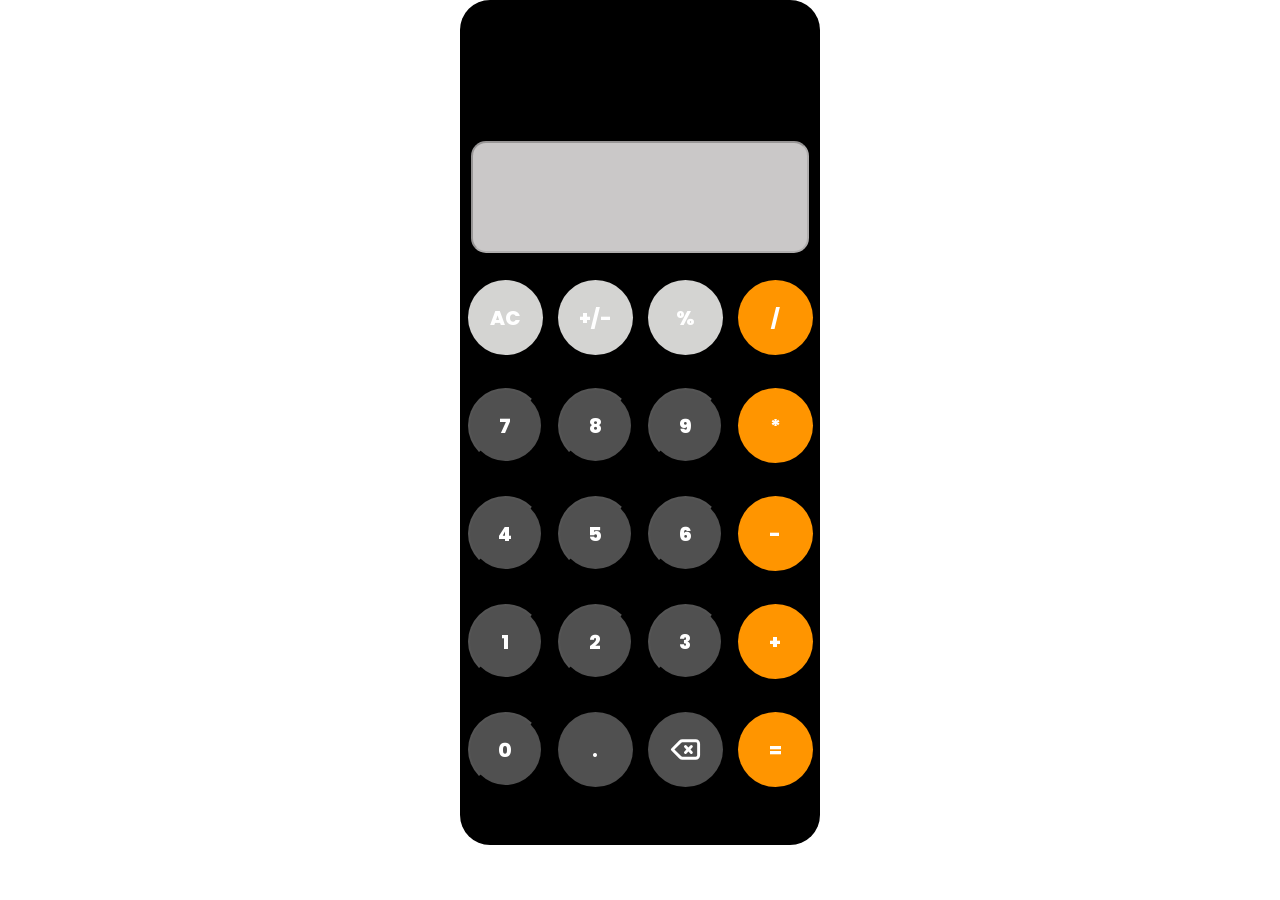
==== index.html @ 93ef602b "I edited my UI and provided the javascript file needed for my calculator app to run. I also correcte" ====
<!DOCTYPE html>
<html lang="en">
  <head>
    <meta charset="UTF-8" />
    <meta name="viewport" content="width=device-width, initial-scale=1.0" />
    <link rel="stylesheet" href="styles/styles.css" />
    <link
      href="https://fonts.googleapis.com/css?family=Kaushan+Script|Poppins&display=swap"
      rel="stylesheet"
    />
    <title>Calculator Web App</title>
  </head>
  <body>
    <div id="app">
      <div id="history"></div>
      <input id="result" type="number" disabled></input>
      <div id="numandop">
        <div id="number">
          <div id="oprow">
            <div id="clear">AC</div>
            <div id="plusminus">+/-</div>
            <div id="modulus">%</div>
            <div id="divide">/</div>
          </div>
          <div id="numrow">
            <button id="seven">7</button>
            <button id="eight">8</button>
            <button id="nine">9</button>
            <div id="multiply">*</div>
          </div>
          <div id="numrow">
            <button id="four">4</button>
            <button id="five">5</button>
            <button id="six">6</button>
            <div id="subtract">-</div>
          </div>
          <div id="numrow">
            <button id="one">1</button>
            <button id="two">2</button>
            <button id="three">3</button>
            <div id="add">+</div>
          </div>
          <div id="numrow">
            <button id="zero">0</button>
            <div id="decimal">.</div>
            <div id="backspace" >
              <svg
                height="35"
                width="35"
                viewBox="0 0 24 24"
                xmlns="http://www.w3.org/2000/svg"
              >
                <path
                  d="M19 5H9.83a3 3 0 0 0-2.12.88l-5.42 5.41a1 1 0 0 0 0 1.42l5.42 5.41a3 3 0 0 0 2.12.88H19a3 3 0 0 0 3-3V8a3 3 0 0 0-3-3Zm1 11a1 1 0 0 1-1 1H9.83a1.05 1.05 0 0 1-.71-.29L4.41 12l4.71-4.71A1.05 1.05 0 0 1 9.83 7H19a1 1 0 0 1 1 1Zm-3.29-6.71a1 1 0 0 0-1.42 0L14 10.59l-1.29-1.3a1 1 0 0 0-1.42 1.42l1.3 1.29l-1.3 1.29a1 1 0 0 0 0 1.42a1 1 0 0 0 1.42 0l1.29-1.3l1.29 1.3a1 1 0 0 0 1.42 0a1 1 0 0 0 0-1.42L15.41 12l1.3-1.29a1 1 0 0 0 0-1.42Z"
                  fill="currentColor"
                />
              </svg>
            </div>
            <div id="buttoneq">=</div>
          </div>
        </div>
      </div>
    <script src="app/script.js"></script>
    </div>
  </body>
</html>
---- styles/styles.css ----
* {
  margin: 0;
  padding: 0;
  font-family: Poppins, sans-serif;
  font-size: 20px;
  font-weight: 750;
}

body {
  display: flex;
  justify-content: center;
  align-items: center;
}

#app {
  background-color: black;
  padding: 40px 0;
  border-radius: 30px;
  height: 85vh;
  display: flex;
  flex-direction: column;
  width: 360px;
}

#history {
  height: 10vh;
}

#result {
  background-color: #ebe8e8dc;
  border-radius: 15px;
  height: 12vh;
  margin: 3%;
  text-align: end;
}

#number {
  width: 100%;
  display: flex;
  flex-direction: column;
  justify-content: space-around;
}

#numrow,
#oprow {
  width: 100%;
  align-items: center;
  display: flex;
  flex-direction: row;
  justify-content: space-around;
  padding: 2px 0;
}

#operations {
  height: 60vh;
  width: 25%;
}

#numandop {
  display: flex;
  height: 60vh;
}

#clear,
#plusminus,
#modulus {
  background-color: #d4d4d2;
  color: #ffffff;
  height: 75px;
  width: 75px;
  border-radius: 100%;
  text-align: center;
  display: flex;
  align-items: center;
  justify-content: center;
}

#add,
#subtract,
#divide,
#multiply,
#buttoneq {
  background-color: #ff9500;
  color: #ffffff;
  height: 75px;
  width: 75px;
  border-radius: 100%;
  text-align: center;
  display: flex;
  align-items: center;
  justify-content: center;
}

#button,
button,
#backspace,
#decimal {
  background-color: #505050;
  color: #ffffff;
  height: 75px;
  width: 75px;
  border-radius: 100%;
  text-align: center;
  display: flex;
  align-items: center;
  justify-content: center;
}

button:active {
  transform: scale(1.1)
}

#buttonop {
  background-color: #af2a2a5e;
  color: white;
  height: 57px;
  width: 57px;
  border-radius: 50%;
  text-align: center;
  display: flex;
  align-items: center;
  justify-content: center;
}
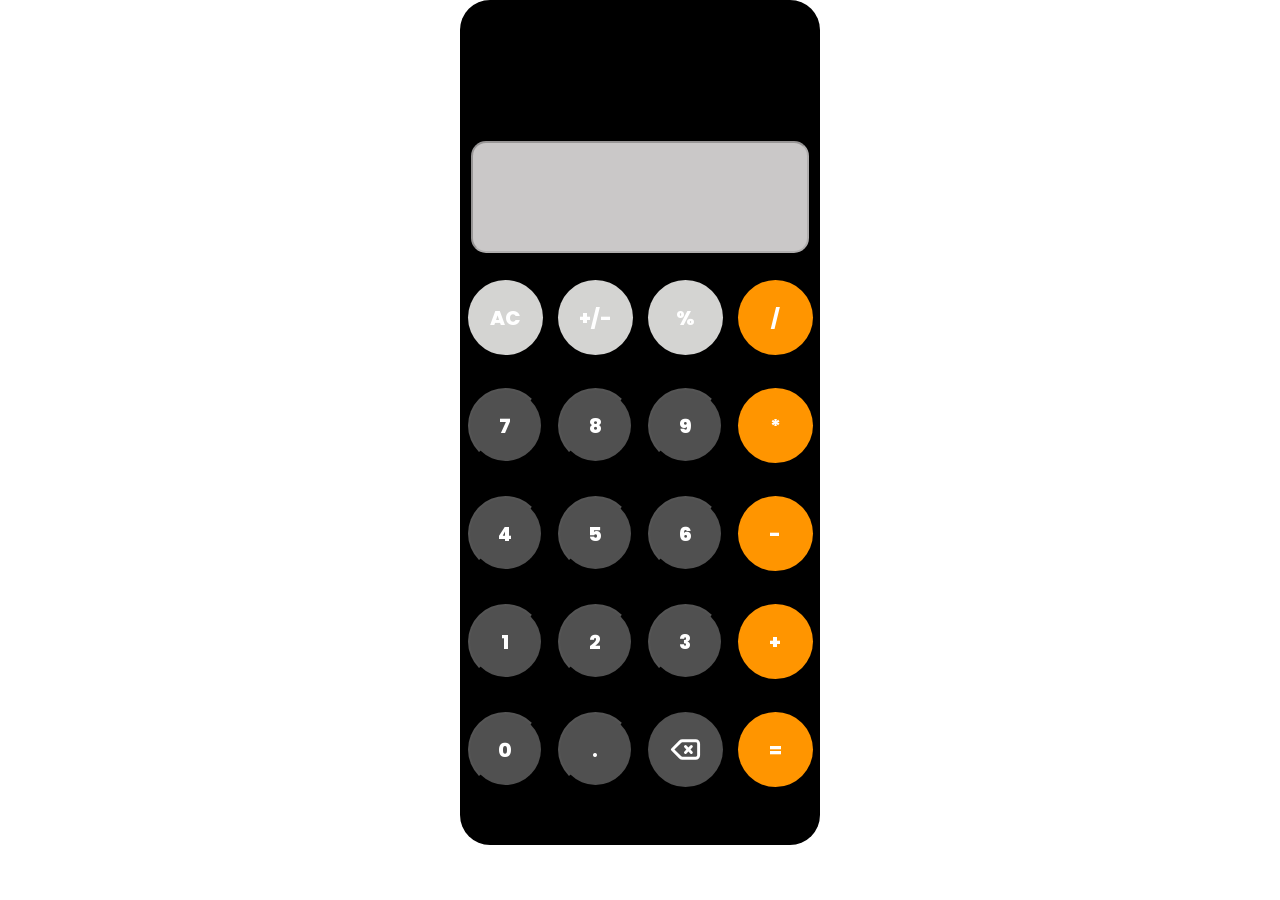
==== commit f1fd57db: "linter check" ====
--- a/index.html
+++ b/index.html
@@ -13,7 +13,7 @@
   <body>
     <div id="app">
       <div id="history"></div>
-      <input id="result" type="number" disabled></input>
+      <input id="result" type="number" disabled>
       <div id="numandop">
         <div id="number">
           <div id="oprow">
@@ -28,21 +28,21 @@
             <button id="nine">9</button>
             <div id="multiply">*</div>
           </div>
-          <div id="numrow">
+          <div id="numrow1">
             <button id="four">4</button>
             <button id="five">5</button>
             <button id="six">6</button>
             <div id="subtract">-</div>
           </div>
-          <div id="numrow">
+          <div id="numrow2">
             <button id="one">1</button>
             <button id="two">2</button>
             <button id="three">3</button>
             <div id="add">+</div>
           </div>
-          <div id="numrow">
+          <div id="numrow3">
             <button id="zero">0</button>
-            <div id="decimal">.</div>
+            <button id="decimal">.</button>
             <div id="backspace" >
               <svg
                 height="35"
--- a/styles/styles.css
+++ b/styles/styles.css
@@ -42,6 +42,9 @@
 }
 
 #numrow,
+#numrow1,
+#numrow2,
+#numrow3,
 #oprow {
   width: 100%;
   align-items: center;
@@ -65,7 +68,7 @@
 #plusminus,
 #modulus {
   background-color: #d4d4d2;
-  color: #ffffff;
+  color: #fff;
   height: 75px;
   width: 75px;
   border-radius: 100%;
@@ -81,7 +84,7 @@
 #multiply,
 #buttoneq {
   background-color: #ff9500;
-  color: #ffffff;
+  color: #fff;
   height: 75px;
   width: 75px;
   border-radius: 100%;
@@ -96,7 +99,7 @@
 #backspace,
 #decimal {
   background-color: #505050;
-  color: #ffffff;
+  color: #fff;
   height: 75px;
   width: 75px;
   border-radius: 100%;
@@ -107,17 +110,5 @@
 }
 
 button:active {
-  transform: scale(1.1)
+  transform: scale(1.1);
 }
-
-#buttonop {
-  background-color: #af2a2a5e;
-  color: white;
-  height: 57px;
-  width: 57px;
-  border-radius: 50%;
-  text-align: center;
-  display: flex;
-  align-items: center;
-  justify-content: center;
-}
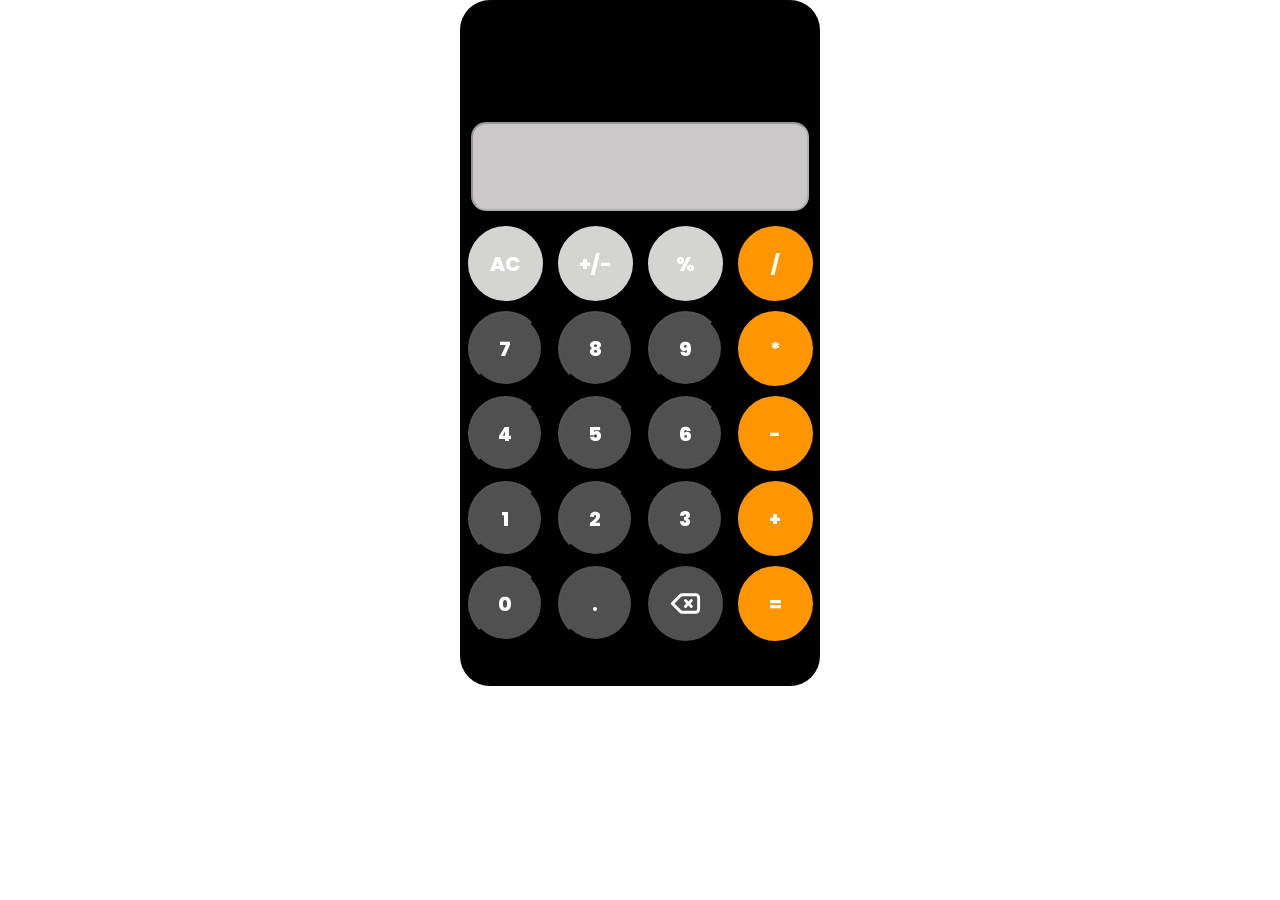
==== commit 1cfa5ad0: "make project fully responsive" ====
--- a/index.html
+++ b/index.html
@@ -60,7 +60,7 @@
           </div>
         </div>
       </div>
-    <script src="app/script.js"></script>
+    <script src="script/script.js"></script>
     </div>
   </body>
 </html>
--- a/styles/styles.css
+++ b/styles/styles.css
@@ -16,7 +16,7 @@
   background-color: black;
   padding: 40px 0;
   border-radius: 30px;
-  height: 85vh;
+  height: 606px;
   display: flex;
   flex-direction: column;
   width: 360px;
@@ -71,7 +71,7 @@
   color: #fff;
   height: 75px;
   width: 75px;
-  border-radius: 100%;
+  border-radius: 50%;
   text-align: center;
   display: flex;
   align-items: center;
@@ -102,7 +102,7 @@
   color: #fff;
   height: 75px;
   width: 75px;
-  border-radius: 100%;
+  border-radius: 50%;
   text-align: center;
   display: flex;
   align-items: center;
@@ -110,5 +110,5 @@
 }
 
 button:active {
-  transform: scale(1.1);
+  transform: scale(1.2);
 }
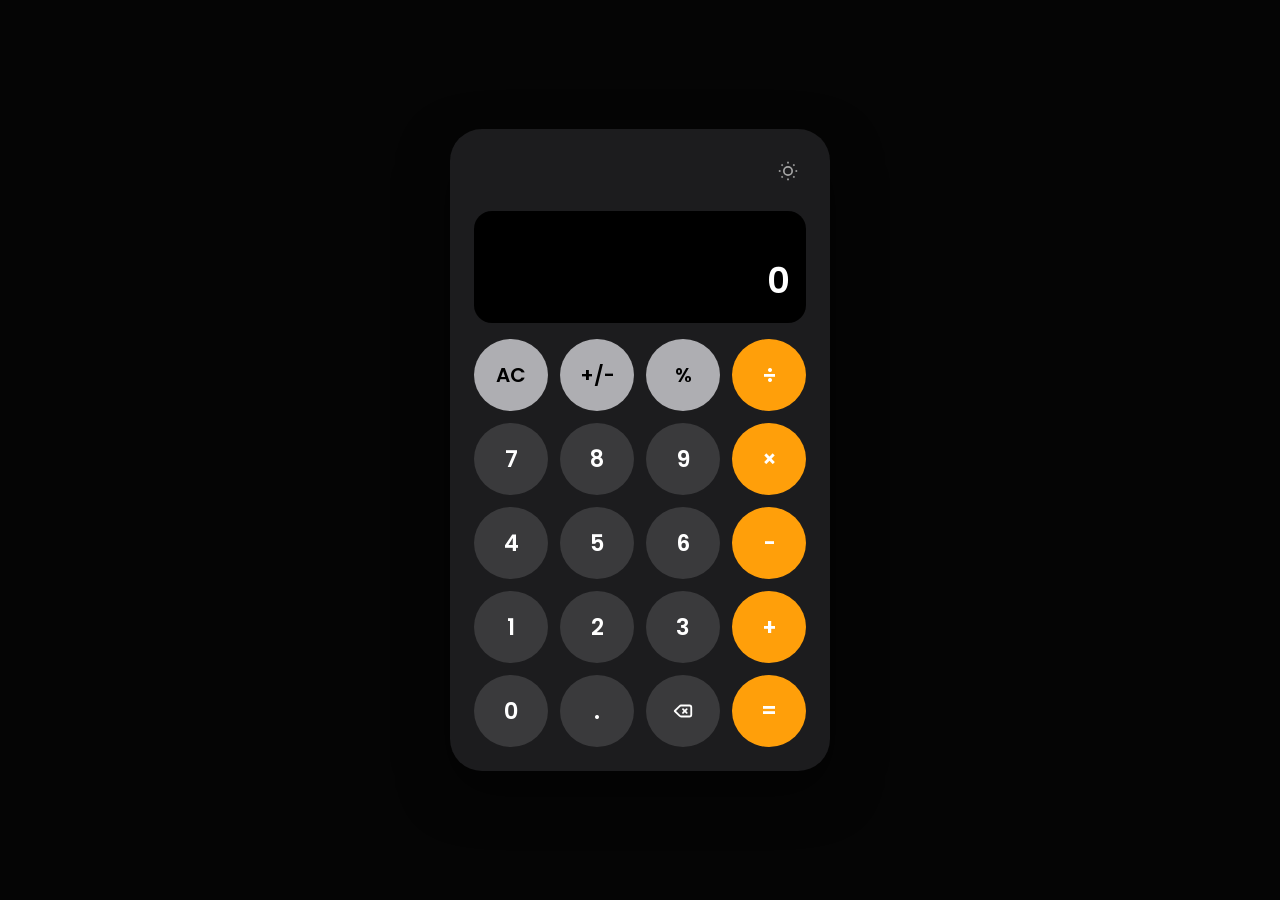
==== commit a1e4dd87: "refactor: update calculator theme toggle, and responsive UI - add dark/light mode toggle with native" ====
--- a/index.html
+++ b/index.html
@@ -4,63 +4,54 @@
     <meta charset="UTF-8" />
     <meta name="viewport" content="width=device-width, initial-scale=1.0" />
     <link rel="stylesheet" href="styles/styles.css" />
-    <link
-      href="https://fonts.googleapis.com/css?family=Kaushan+Script|Poppins&display=swap"
-      rel="stylesheet"
-    />
+    <link href="https://fonts.googleapis.com/css2?family=Poppins:wght@400;500;600;700&display=swap" rel="stylesheet" />
     <title>Calculator Web App</title>
   </head>
   <body>
     <div id="app">
-      <div id="history"></div>
-      <input id="result" type="number" disabled>
-      <div id="numandop">
-        <div id="number">
-          <div id="oprow">
-            <div id="clear">AC</div>
-            <div id="plusminus">+/-</div>
-            <div id="modulus">%</div>
-            <div id="divide">/</div>
-          </div>
-          <div id="numrow">
-            <button id="seven">7</button>
-            <button id="eight">8</button>
-            <button id="nine">9</button>
-            <div id="multiply">*</div>
-          </div>
-          <div id="numrow1">
-            <button id="four">4</button>
-            <button id="five">5</button>
-            <button id="six">6</button>
-            <div id="subtract">-</div>
-          </div>
-          <div id="numrow2">
-            <button id="one">1</button>
-            <button id="two">2</button>
-            <button id="three">3</button>
-            <div id="add">+</div>
-          </div>
-          <div id="numrow3">
-            <button id="zero">0</button>
-            <button id="decimal">.</button>
-            <div id="backspace" >
-              <svg
-                height="35"
-                width="35"
-                viewBox="0 0 24 24"
-                xmlns="http://www.w3.org/2000/svg"
-              >
-                <path
-                  d="M19 5H9.83a3 3 0 0 0-2.12.88l-5.42 5.41a1 1 0 0 0 0 1.42l5.42 5.41a3 3 0 0 0 2.12.88H19a3 3 0 0 0 3-3V8a3 3 0 0 0-3-3Zm1 11a1 1 0 0 1-1 1H9.83a1.05 1.05 0 0 1-.71-.29L4.41 12l4.71-4.71A1.05 1.05 0 0 1 9.83 7H19a1 1 0 0 1 1 1Zm-3.29-6.71a1 1 0 0 0-1.42 0L14 10.59l-1.29-1.3a1 1 0 0 0-1.42 1.42l1.3 1.29l-1.3 1.29a1 1 0 0 0 0 1.42a1 1 0 0 0 1.42 0l1.29-1.3l1.29 1.3a1 1 0 0 0 1.42 0a1 1 0 0 0 0-1.42L15.41 12l1.3-1.29a1 1 0 0 0 0-1.42Z"
-                  fill="currentColor"
-                />
-              </svg>
-            </div>
-            <div id="buttoneq">=</div>
-          </div>
-        </div>
+      <div class="calc-header">
+        <button id="theme-toggle" aria-label="Toggle Theme">
+          <svg class="sun-icon" viewBox="0 0 24 24" width="20" height="20" fill="none" stroke="currentColor" stroke-width="2"><circle cx="12" cy="12" r="5"></circle><line x1="12" y1="1" x2="12" y2="3"></line><line x1="12" y1="21" x2="12" y2="23"></line><line x1="4.22" y1="4.22" x2="5.64" y2="5.64"></line><line x1="18.36" y1="18.36" x2="19.78" y2="19.78"></line><line x1="1" y1="12" x2="3" y2="12"></line><line x1="21" y1="12" x2="23" y2="12"></line><line x1="4.22" y1="19.78" x2="5.64" y2="18.36"></line><line x1="18.36" y1="5.64" x2="19.78" y2="4.22"></line></svg>
+          <svg class="moon-icon" viewBox="0 0 24 24" width="20" height="20" fill="none" stroke="currentColor" stroke-width="2" style="display:none;"><path d="M21 12.79A9 9 0 1 1 11.21 3 7 7 0 0 0 21 12.79z"></path></svg>
+        </button>
       </div>
+
+      <div class="display-container">
+        <div id="history" aria-live="polite"></div>
+        <input id="result" type="text" value="0" readonly aria-label="Calculation Result" />
+      </div>
+
+      <div id="keypad">
+        <button id="clear" class="btn btn-meta">AC</button>
+        <button id="plusminus" class="btn btn-meta">+/-</button>
+        <button id="modulus" class="btn btn-meta">%</button>
+        <button id="divide" class="btn btn-op">÷</button>
+
+        <button id="seven" class="btn btn-num">7</button>
+        <button id="eight" class="btn btn-num">8</button>
+        <button id="nine" class="btn btn-num">9</button>
+        <button id="multiply" class="btn btn-op">×</button>
+
+        <button id="four" class="btn btn-num">4</button>
+        <button id="five" class="btn btn-num">5</button>
+        <button id="six" class="btn btn-num">6</button>
+        <button id="subtract" class="btn btn-op">-</button>
+
+        <button id="one" class="btn btn-num">1</button>
+        <button id="two" class="btn btn-num">2</button>
+        <button id="three" class="btn btn-num">3</button>
+        <button id="add" class="btn btn-op">+</button>
+
+        <button id="zero" class="btn btn-num">0</button>
+        <button id="decimal" class="btn btn-num">.</button>
+        <button id="backspace" class="btn btn-num" aria-label="Backspace">
+          <svg height="22" width="22" viewBox="0 0 24 24" xmlns="http://www.w3.org/2000/svg">
+            <path d="M19 5H9.83a3 3 0 0 0-2.12.88l-5.42 5.41a1 1 0 0 0 0 1.42l5.42 5.41a3 3 0 0 0 2.12.88H19a3 3 0 0 0 3-3V8a3 3 0 0 0-3-3Zm1 11a1 1 0 0 1-1 1H9.83a1.05 1.05 0 0 1-.71-.29L4.41 12l4.71-4.71A1.05 1.05 0 0 1 9.83 7H19a1 1 0 0 1 1 1Zm-3.29-6.71a1 1 0 0 0-1.42 0L14 10.59l-1.29-1.3a1 1 0 0 0-1.42 1.42l1.3 1.29l-1.3 1.29a1 1 0 0 0 0 1.42a1 1 0 0 0 1.42 0l1.29-1.3l1.29 1.3a1 1 0 0 0 1.42 0a1 1 0 0 0 0-1.42L15.41 12l1.3-1.29a1 1 0 0 0 0-1.42Z" fill="currentColor"/>
+          </svg>
+        </button>
+        <button id="buttoneq" class="btn btn-eq">=</button>
+      </div>
+    </div>
     <script src="script/script.js"></script>
-    </div>
   </body>
-</html>
+</html>
--- a/styles/styles.css
+++ b/styles/styles.css
@@ -1,114 +1,197 @@
+:root {
+  --bg-global: #050505;
+  --bg-app: #1c1c1e;
+  --bg-display: #000000;
+  --text-primary: #ffffff;
+  --text-muted: #a6a6a6;
+  
+  --btn-num-bg: #3a3a3c;
+  --btn-num-text: #ffffff;
+  --btn-num-hover: #48484a;
+  
+  --btn-meta-bg: #aeaeb2;
+  --btn-meta-text: #000000;
+  --btn-meta-hover: #c7c7cc;
+  
+  --btn-op-bg: #ff9f0a;
+  --btn-op-text: #ffffff;
+  --btn-op-hover: #ffb340;
+  
+  --shadow-app: rgba(0, 0, 0, 0.5) 0px 20px 50px;
+}
+
+[data-theme="light"] {
+  --bg-global: #f2f2f7;
+  --bg-app: #ffffff;
+  --bg-display: #f2f2f7;
+  --text-primary: #000000;
+  --text-muted: #646466;
+  
+  --btn-num-bg: #e5e5ea;
+  --btn-num-text: #000000;
+  --btn-num-hover: #d1d1d6;
+  
+  --btn-meta-bg: #acacb0;
+  --btn-meta-text: #ffffff;
+  --btn-meta-hover: #8e8e93;
+  
+  --btn-op-bg: #ff9500;
+  --btn-op-text: #ffffff;
+  --btn-op-hover: #e08500;
+  
+  --shadow-app: rgba(0, 0, 0, 0.1) 0px 10px 30px;
+}
+
 * {
   margin: 0;
   padding: 0;
-  font-family: Poppins, sans-serif;
-  font-size: 20px;
-  font-weight: 750;
+  box-sizing: border-box;
+  font-family: 'Poppins', sans-serif;
+  transition: background-color 0.25s ease, color 0.25s ease;
 }
 
 body {
+  background-color: var(--bg-global);
+  min-height: 100vh;
   display: flex;
   justify-content: center;
   align-items: center;
 }
 
 #app {
-  background-color: black;
-  padding: 40px 0;
-  border-radius: 30px;
-  height: 606px;
+  background-color: var(--bg-app);
+  width: 100%;
+  max-width: 380px;
+  border-radius: 32px;
+  padding: 24px;
+  box-shadow: var(--shadow-app);
   display: flex;
   flex-direction: column;
-  width: 360px;
+  gap: 16px;
+}
+
+.calc-header {
+  display: flex;
+  justify-content: flex-end;
+}
+
+#theme-toggle {
+  background: none;
+  border: none;
+  cursor: pointer;
+  color: var(--text-muted);
+  padding: 8px;
+  border-radius: 50%;
+}
+
+#theme-toggle:hover {
+  background-color: var(--btn-num-hover);
+  color: var(--text-primary);
+}
+
+.display-container {
+  background-color: var(--bg-display);
+  border-radius: 18px;
+  padding: 16px;
+  display: flex;
+  flex-direction: column;
+  justify-content: flex-end;
+  min-height: 110px;
+  word-break: break-all;
 }
 
 #history {
-  height: 10vh;
+  color: var(--text-muted);
+  font-size: 0.9rem;
+  text-align: right;
+  min-height: 1.4rem;
+  font-weight: 400;
+  margin-bottom: 4px;
 }
 
 #result {
-  background-color: #ebe8e8dc;
-  border-radius: 15px;
-  height: 12vh;
-  margin: 3%;
-  text-align: end;
+  background: transparent;
+  border: none;
+  color: var(--text-primary);
+  font-size: 2.2rem;
+  font-weight: 600;
+  text-align: right;
+  width: 100%;
+  outline: none;
 }
 
-#number {
-  width: 100%;
-  display: flex;
-  flex-direction: column;
-  justify-content: space-around;
+#keypad {
+  display: grid;
+  grid-template-columns: repeat(4, 1fr);
+  gap: 12px;
 }
 
-#numrow,
-#numrow1,
-#numrow2,
-#numrow3,
-#oprow {
-  width: 100%;
-  align-items: center;
-  display: flex;
-  flex-direction: row;
-  justify-content: space-around;
-  padding: 2px 0;
-}
-
-#operations {
-  height: 60vh;
-  width: 25%;
-}
-
-#numandop {
-  display: flex;
-  height: 60vh;
-}
-
-#clear,
-#plusminus,
-#modulus {
-  background-color: #d4d4d2;
-  color: #fff;
-  height: 75px;
-  width: 75px;
+.btn {
+  border: none;
+  outline: none;
+  height: 72px;
   border-radius: 50%;
-  text-align: center;
+  font-size: 1.4rem;
+  font-weight: 600;
+  cursor: pointer;
   display: flex;
   align-items: center;
   justify-content: center;
+  user-select: none;
+  transition: transform 0.08s ease, background-color 0.15s ease;
 }
 
-#add,
-#subtract,
-#divide,
-#multiply,
-#buttoneq {
-  background-color: #ff9500;
-  color: #fff;
-  height: 75px;
-  width: 75px;
-  border-radius: 100%;
-  text-align: center;
-  display: flex;
-  align-items: center;
-  justify-content: center;
+.btn:active {
+  transform: scale(0.92);
 }
 
-#button,
-button,
-#backspace,
-#decimal {
-  background-color: #505050;
-  color: #fff;
-  height: 75px;
-  width: 75px;
-  border-radius: 50%;
-  text-align: center;
-  display: flex;
-  align-items: center;
-  justify-content: center;
+.btn-num {
+  background-color: var(--btn-num-bg);
+  color: var(--btn-num-text);
+}
+.btn-num:hover, .btn-num:focus-visible {
+  background-color: var(--btn-num-hover);
 }
 
-button:active {
-  transform: scale(1.2);
+.btn-meta {
+  background-color: var(--btn-meta-bg);
+  color: var(--btn-meta-text);
+  font-size: 1.25rem;
 }
+.btn-meta:hover, .btn-meta:focus-visible {
+  background-color: var(--btn-meta-hover);
+}
+
+.btn-op {
+  background-color: var(--btn-op-bg);
+  color: var(--btn-op-text);
+}
+.btn-op:hover, .btn-op:focus-visible {
+  background-color: var(--btn-op-hover);
+}
+
+.btn-eq {
+  background-color: var(--btn-op-bg);
+  color: var(--btn-op-text);
+}
+.btn-eq:hover, .btn-eq:focus-visible {
+  background-color: var(--btn-op-hover);
+}
+
+.btn:focus-visible {
+  box-shadow: 0 0 0 3px var(--text-primary);
+}
+
+@media (max-width: 400px) {
+  #app {
+    border-radius: 20px;
+    padding: 16px;
+  }
+  .btn {
+    height: 64px;
+    font-size: 1.25rem;
+  }
+  #result {
+    font-size: 1.8rem;
+  }
+}
